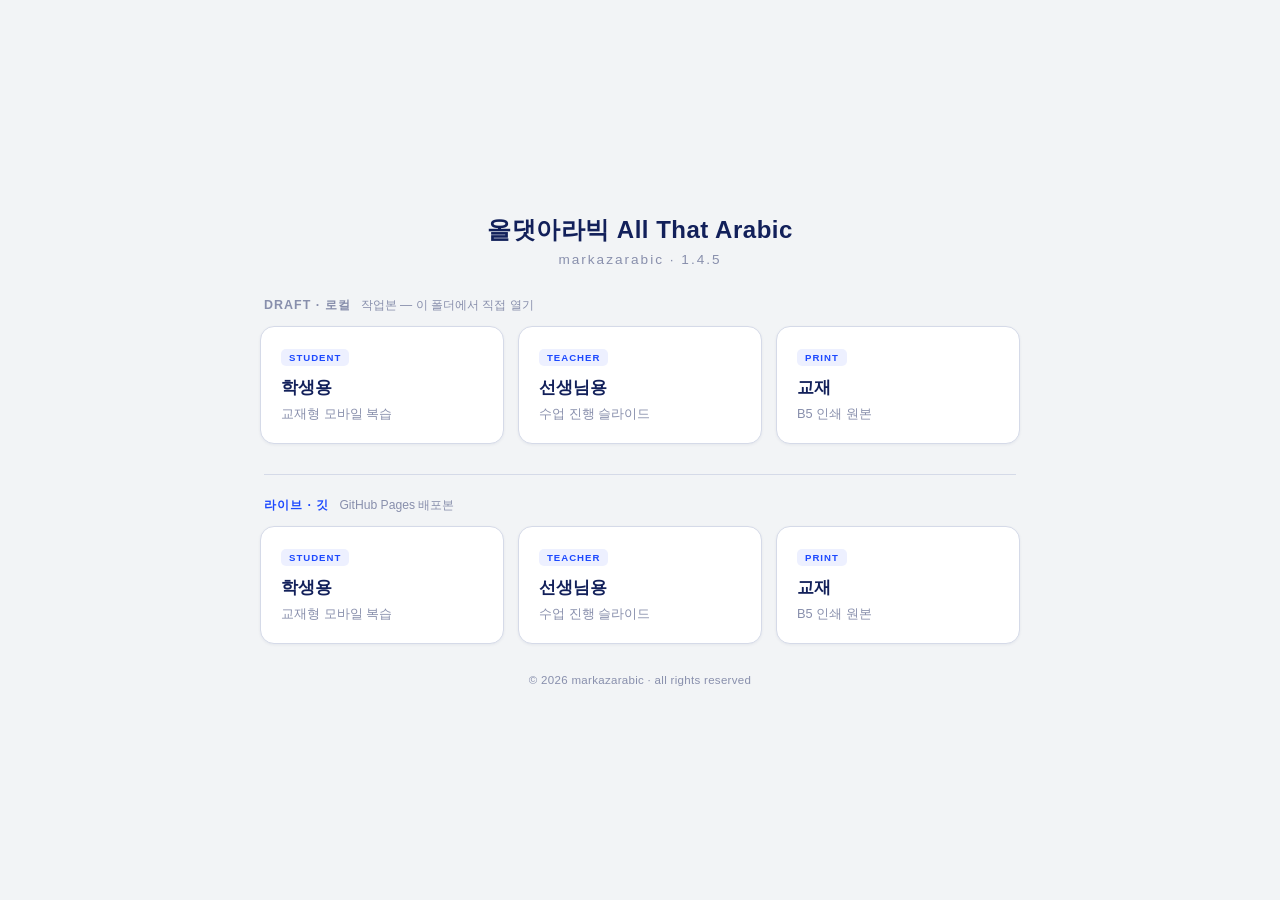
==== index.html @ 22fa563b "init: ATA 1.4.5 앱 (학생·선생님·인쇄) + 인덱스 + Pages 배포 - 앱 3종(ata145_textbook·teacher·original) + index.html" ====
<!DOCTYPE html>
<html lang="ko">
<head>
<meta charset="utf-8">
<meta name="viewport" content="width=device-width, initial-scale=1.0">
<title>올댓아라빅 All That Arabic — 1.4.5</title>
<style>
  :root{
    --accent:#1D49FF; --text:#12205A; --sub:#888FAC;
    --bg:#F2F4F6; --surface:#fff; --border:#D5DAE8;
    --font-kr:'Spoqa Han Sans Neo','Apple SD Gothic Neo',sans-serif;
  }
  *{box-sizing:border-box;margin:0;padding:0}
  body{
    font-family:var(--font-kr); background:var(--bg); color:var(--text);
    min-height:100dvh; display:flex; flex-direction:column; align-items:center;
    justify-content:center; padding:40px 20px; gap:30px;
  }
  .brand{text-align:center}
  .brand h1{font-size:1.5rem; letter-spacing:.5px}
  .brand .ver{color:var(--sub); font-size:.85rem; margin-top:6px; letter-spacing:2px}

  .group{width:100%; max-width:760px}
  .glabel{
    display:flex; align-items:baseline; gap:10px; margin:0 4px 12px;
    font-size:.78rem; font-weight:700; letter-spacing:1px; text-transform:uppercase;
  }
  .glabel .draft{color:var(--sub)}
  .glabel .live{color:var(--accent)}
  .glabel .hint{font-weight:400; letter-spacing:0; text-transform:none; font-size:.76rem; color:var(--sub)}

  .cards{display:flex; gap:14px; flex-wrap:wrap}
  a.card{
    flex:1 1 200px; min-width:0; text-decoration:none;
    background:var(--surface); border:1px solid var(--border); border-radius:14px;
    padding:20px 20px; color:var(--text);
    box-shadow:0 1px 3px rgba(18,32,90,.06);
    transition:transform .12s, box-shadow .12s, border-color .12s;
  }
  a.card:hover{transform:translateY(-2px); box-shadow:0 6px 20px rgba(29,73,255,.12); border-color:var(--accent)}
  a.card .tag{
    display:inline-block; font-size:.6rem; font-weight:700; letter-spacing:1px;
    text-transform:uppercase; color:var(--accent);
    background:rgba(29,73,255,.08); border-radius:5px; padding:3px 8px; margin-bottom:10px;
  }
  a.card .name{font-size:1.05rem; font-weight:700}
  a.card .desc{font-size:.8rem; color:var(--sub); margin-top:5px; line-height:1.5}

  /* 라이브 그룹 — 연한 강조 */
  .group.live-group .glabel{border-top:1px solid var(--border); padding-top:22px}

  .foot{color:var(--sub); font-size:.72rem; letter-spacing:.3px; text-align:center}
</style>
</head>
<body>
  <div class="brand">
    <h1>올댓아라빅 All That Arabic</h1>
    <div class="ver">markazarabic · 1.4.5</div>
  </div>

  <!-- Draft · 로컬 (이 폴더에서 직접 여는 작업본) -->
  <div class="group">
    <div class="glabel"><span class="draft">Draft · 로컬</span><span class="hint">작업본 — 이 폴더에서 직접 열기</span></div>
    <div class="cards">
      <a class="card" href="ata145_textbook/ata145_textbook.html">
        <span class="tag">Student</span>
        <div class="name">학생용</div>
        <div class="desc">교재형 모바일 복습</div>
      </a>
      <a class="card" href="ata145_teacher/ata145_teacher.html">
        <span class="tag">Teacher</span>
        <div class="name">선생님용</div>
        <div class="desc">수업 진행 슬라이드</div>
      </a>
      <a class="card" href="ata145_original/ata145_original.html">
        <span class="tag">Print</span>
        <div class="name">교재</div>
        <div class="desc">B5 인쇄 원본</div>
      </a>
    </div>
  </div>

  <!-- 라이브 · 깃 (GitHub Pages 배포본) -->
  <div class="group live-group">
    <div class="glabel"><span class="live">라이브 · 깃</span><span class="hint">GitHub Pages 배포본</span></div>
    <div class="cards">
      <a class="card" href="https://rasheed-park.github.io/allthatarabic145/ata145_textbook/ata145_textbook.html">
        <span class="tag">Student</span>
        <div class="name">학생용</div>
        <div class="desc">교재형 모바일 복습</div>
      </a>
      <a class="card" href="https://rasheed-park.github.io/allthatarabic145/ata145_teacher/ata145_teacher.html">
        <span class="tag">Teacher</span>
        <div class="name">선생님용</div>
        <div class="desc">수업 진행 슬라이드</div>
      </a>
      <a class="card" href="https://rasheed-park.github.io/allthatarabic145/ata145_original/ata145_original.html">
        <span class="tag">Print</span>
        <div class="name">교재</div>
        <div class="desc">B5 인쇄 원본</div>
      </a>
    </div>
  </div>

  <div class="foot">© 2026 markazarabic · all rights reserved</div>
</body>
</html>
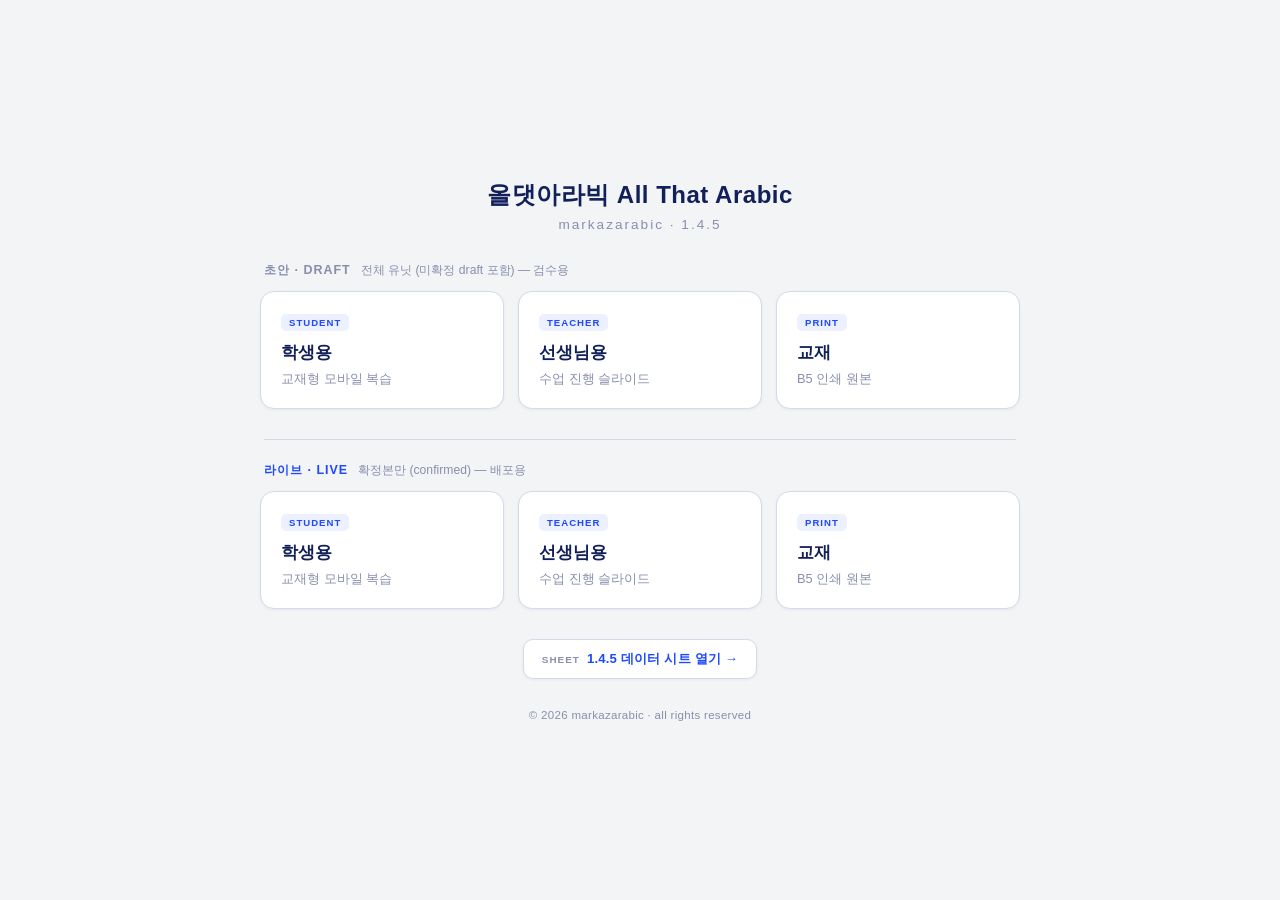
==== commit 9e4c23d5: "1.4.5 인덱스 draft/live(?dev) + 학생앱·교재앱 렌더 업데이트 Co-Authored-By: Claude Opus 4.8 <noreply@anthropic.com>" ====
--- a/index.html
+++ b/index.html
@@ -50,6 +50,18 @@
   .group.live-group .glabel{border-top:1px solid var(--border); padding-top:22px}
 
   .foot{color:var(--sub); font-size:.72rem; letter-spacing:.3px; text-align:center}
+
+  /* 데이터 시트 링크 */
+  .datalink{
+    display:inline-flex; align-items:center; gap:7px;
+    text-decoration:none; color:var(--accent);
+    font-size:.82rem; font-weight:700; letter-spacing:.2px;
+    background:var(--surface); border:1px solid var(--border); border-radius:10px;
+    padding:10px 18px; box-shadow:0 1px 3px rgba(18,32,90,.06);
+    transition:transform .12s, box-shadow .12s, border-color .12s;
+  }
+  .datalink:hover{transform:translateY(-2px); box-shadow:0 6px 20px rgba(29,73,255,.12); border-color:var(--accent)}
+  .datalink .dl-tag{font-size:.62rem; font-weight:700; letter-spacing:1px; text-transform:uppercase; color:var(--sub)}
 </style>
 </head>
 <body>
@@ -58,21 +70,21 @@
     <div class="ver">markazarabic · 1.4.5</div>
   </div>
 
-  <!-- Draft · 로컬 (이 폴더에서 직접 여는 작업본) -->
+  <!-- 초안 Draft — ?dev=1 로 미확정(draft) 유닛(3과 이후)까지 노출. 로컬·깃 어디서 열든 동작. -->
   <div class="group">
-    <div class="glabel"><span class="draft">Draft · 로컬</span><span class="hint">작업본 — 이 폴더에서 직접 열기</span></div>
+    <div class="glabel"><span class="draft">초안 · Draft</span><span class="hint">전체 유닛 (미확정 draft 포함) — 검수용</span></div>
     <div class="cards">
-      <a class="card" href="ata145_textbook/ata145_textbook.html">
+      <a class="card" href="ata145_textbook/ata145_textbook.html?dev=1">
         <span class="tag">Student</span>
         <div class="name">학생용</div>
         <div class="desc">교재형 모바일 복습</div>
       </a>
-      <a class="card" href="ata145_teacher/ata145_teacher.html">
+      <a class="card" href="ata145_teacher/ata145_teacher.html?dev=1">
         <span class="tag">Teacher</span>
         <div class="name">선생님용</div>
         <div class="desc">수업 진행 슬라이드</div>
       </a>
-      <a class="card" href="ata145_original/ata145_original.html">
+      <a class="card" href="ata145_original/ata145_original.html?dev=1">
         <span class="tag">Print</span>
         <div class="name">교재</div>
         <div class="desc">B5 인쇄 원본</div>
@@ -80,21 +92,21 @@
     </div>
   </div>
 
-  <!-- 라이브 · 깃 (GitHub Pages 배포본) -->
+  <!-- 라이브 Live — ?dev=0 로 확정본(confirmed)만 노출 (깃 배포본 기준) -->
   <div class="group live-group">
-    <div class="glabel"><span class="live">라이브 · 깃</span><span class="hint">GitHub Pages 배포본</span></div>
+    <div class="glabel"><span class="live">라이브 · Live</span><span class="hint">확정본만 (confirmed) — 배포용</span></div>
     <div class="cards">
-      <a class="card" href="https://rasheed-park.github.io/allthatarabic145/ata145_textbook/ata145_textbook.html">
+      <a class="card" href="ata145_textbook/ata145_textbook.html?dev=0">
         <span class="tag">Student</span>
         <div class="name">학생용</div>
         <div class="desc">교재형 모바일 복습</div>
       </a>
-      <a class="card" href="https://rasheed-park.github.io/allthatarabic145/ata145_teacher/ata145_teacher.html">
+      <a class="card" href="ata145_teacher/ata145_teacher.html?dev=0">
         <span class="tag">Teacher</span>
         <div class="name">선생님용</div>
         <div class="desc">수업 진행 슬라이드</div>
       </a>
-      <a class="card" href="https://rasheed-park.github.io/allthatarabic145/ata145_original/ata145_original.html">
+      <a class="card" href="ata145_original/ata145_original.html?dev=0">
         <span class="tag">Print</span>
         <div class="name">교재</div>
         <div class="desc">B5 인쇄 원본</div>
@@ -102,6 +114,14 @@
     </div>
   </div>
 
+  <a class="datalink" href="https://docs.google.com/spreadsheets/d/1cFamlN6FjnIiRLTBl3OsAPbHTPiQYKJUio4caR-7Lm4/edit" target="_blank" rel="noopener">
+    <span class="dl-tag">Sheet</span>1.4.5 데이터 시트 열기 →
+  </a>
+
   <div class="foot">© 2026 markazarabic · all rights reserved</div>
+  <script>
+    // ?dev=1 → 이 브라우저에서 초안(draft) 유닛도 앱에 노출(localStorage 저장). ?dev=0 으로 해제.
+    try{const _dp=new URLSearchParams(location.search).get('dev');if(_dp==='1')localStorage.setItem('ata_dev','1');else if(_dp==='0')localStorage.removeItem('ata_dev');}catch(e){}
+  </script>
 </body>
 </html>
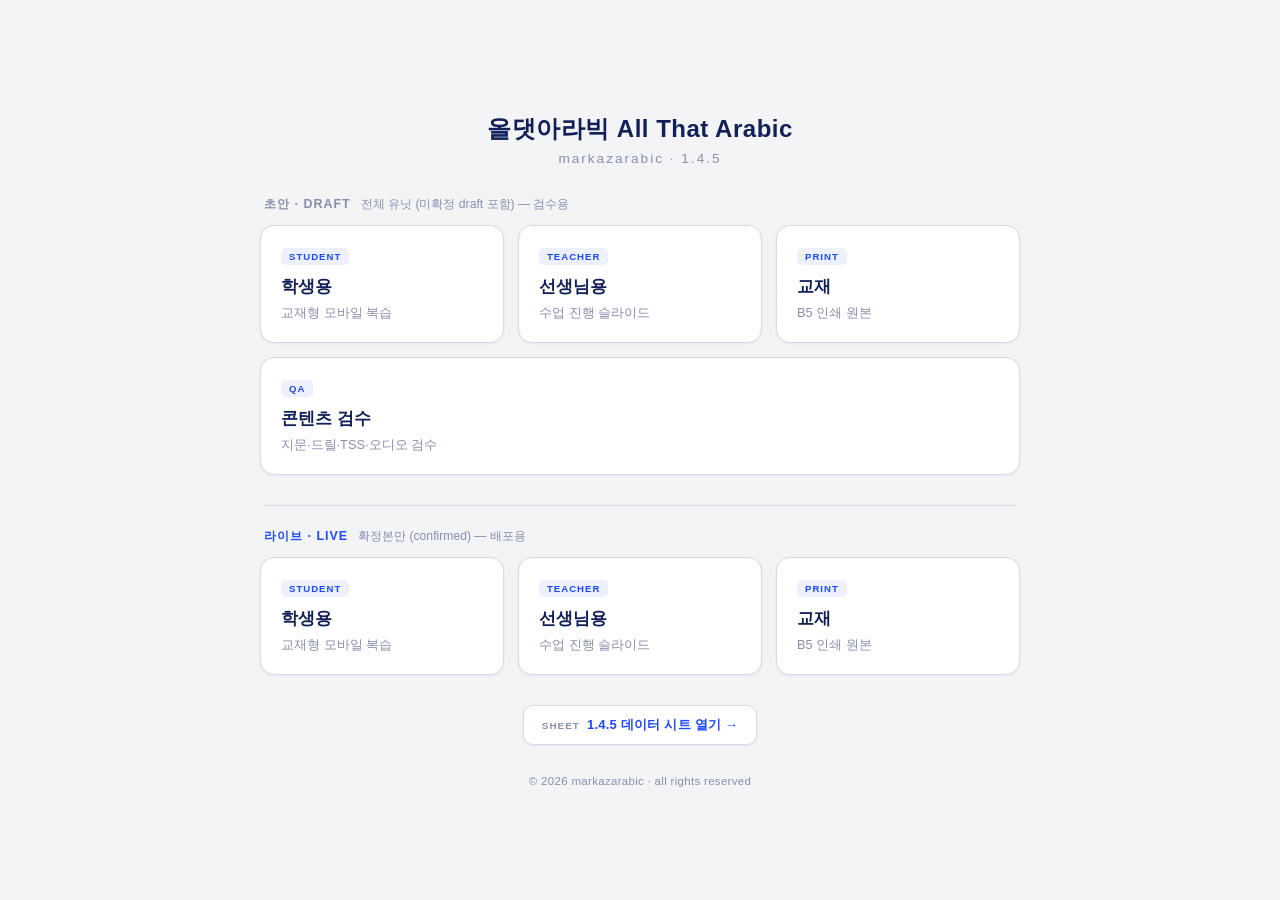
==== commit 81a7cdfe: "Link content review from index" ====
--- a/index.html
+++ b/index.html
@@ -89,6 +89,11 @@
         <div class="name">교재</div>
         <div class="desc">B5 인쇄 원본</div>
       </a>
+      <a class="card" href="qa/">
+        <span class="tag">QA</span>
+        <div class="name">콘텐츠 검수</div>
+        <div class="desc">지문·드릴·TSS·오디오 검수</div>
+      </a>
     </div>
   </div>
 
